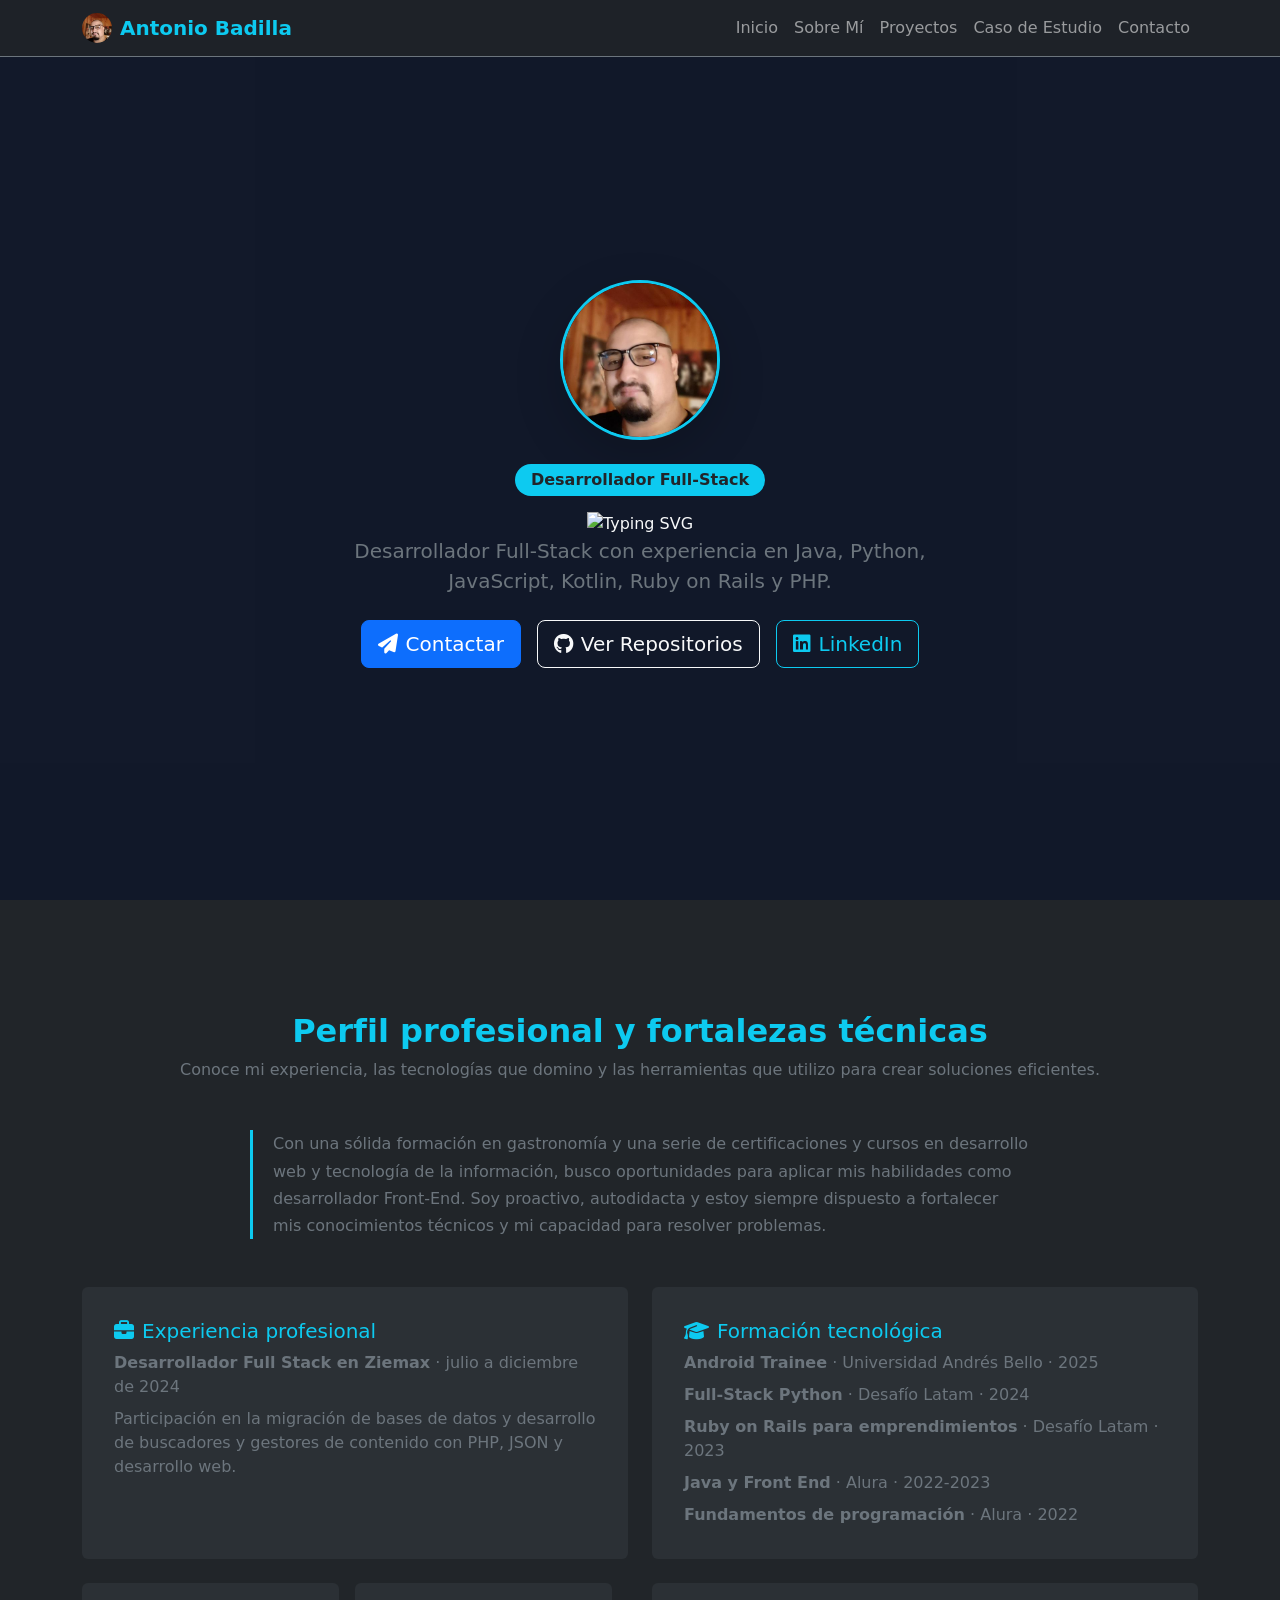
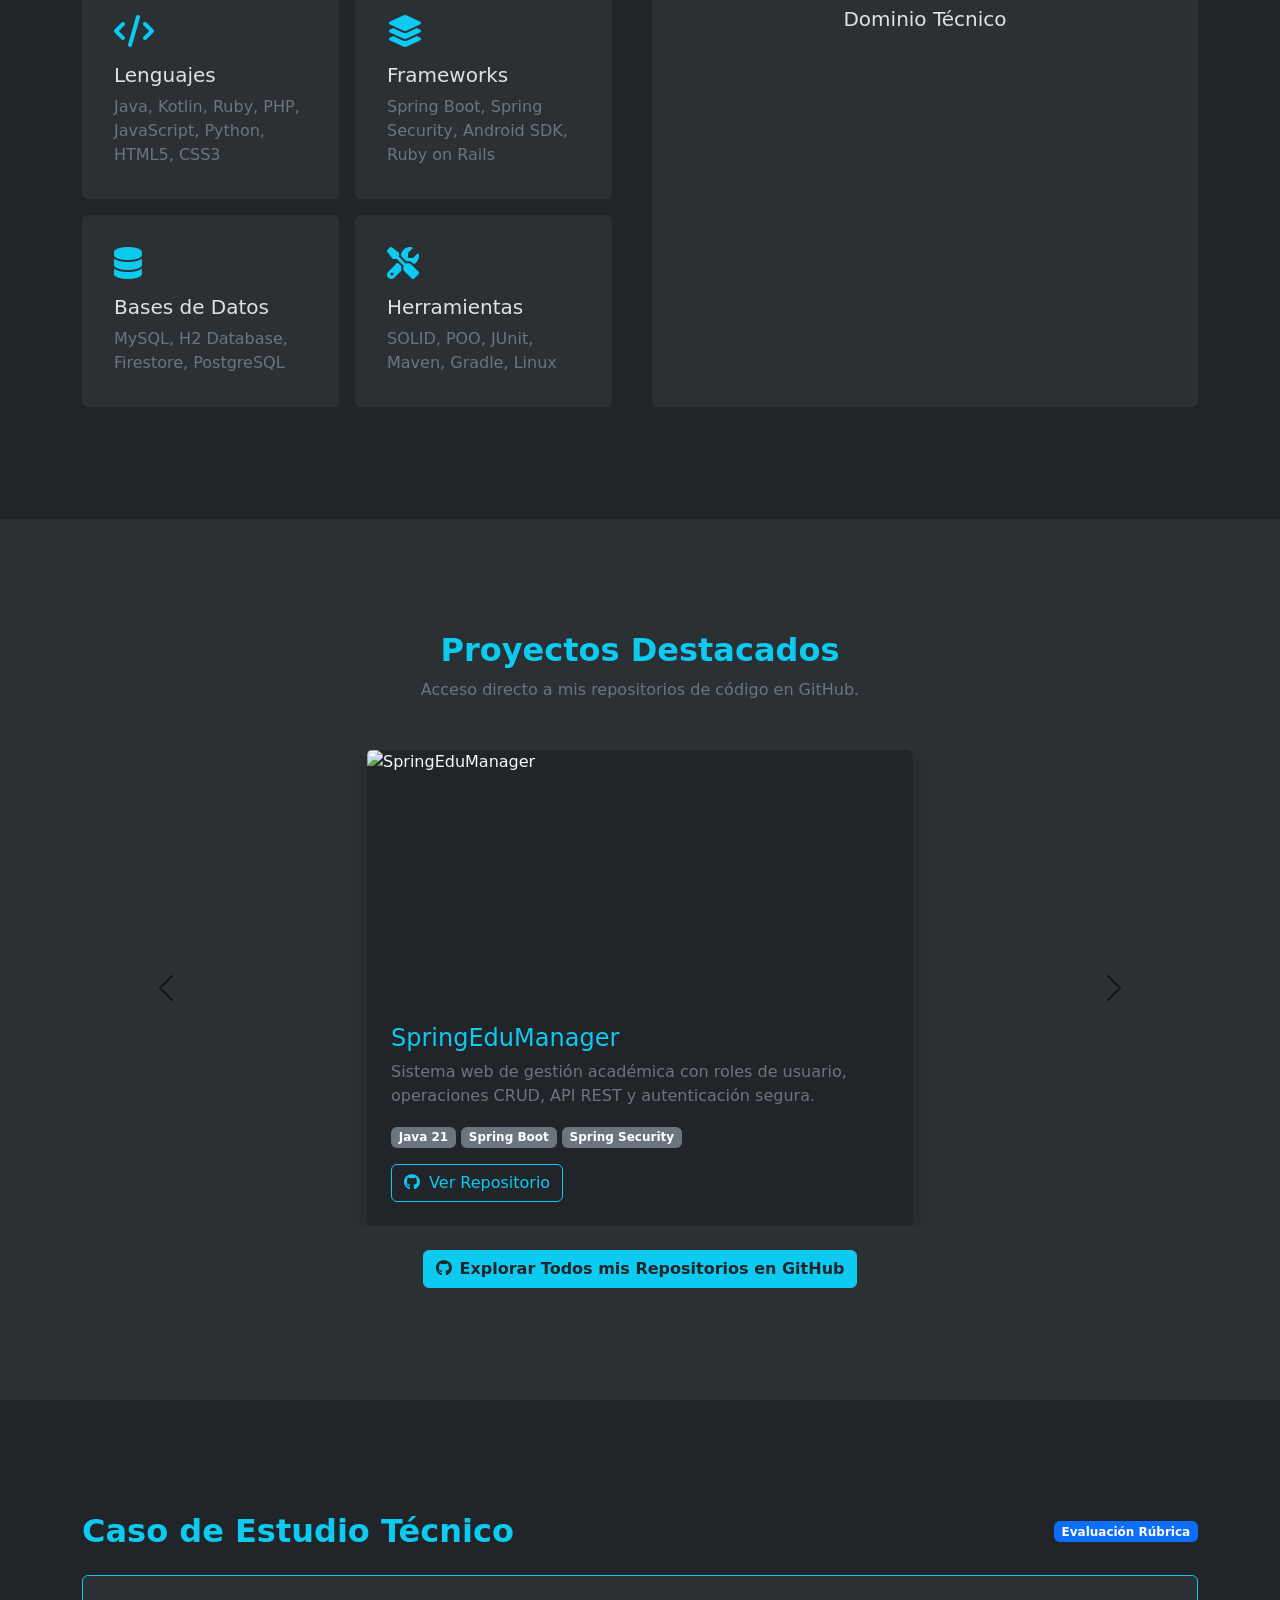
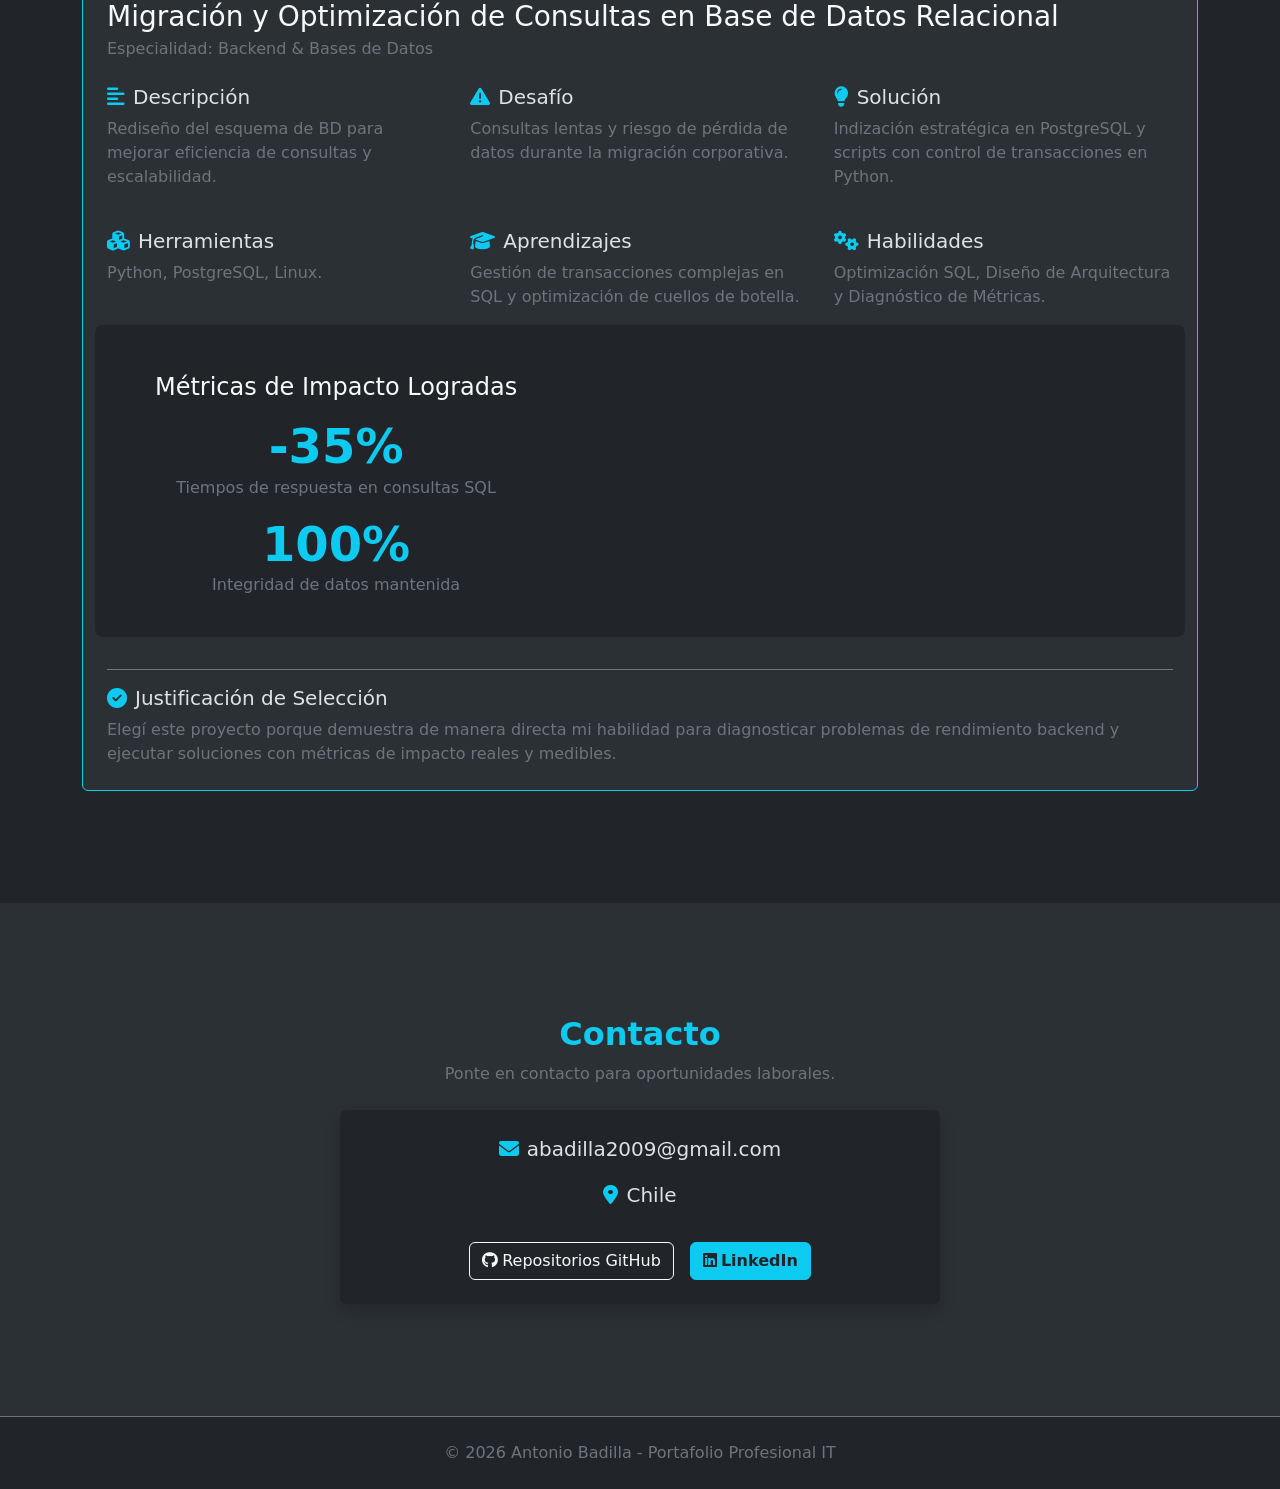
==== index.html @ 0c41fccf "feat: add initial portfolio website structure with Bootstrap and custom styles" ====
<!DOCTYPE html>
<html lang="es" data-bs-theme="dark">
<head>
    <meta charset="UTF-8">
    <meta name="viewport" content="width=device-width, initial-scale=1.0">
    <title>Antonio Badilla | Portafolio Full-Stack</title>
    
    <!-- Bootstrap 5.3 CSS -->
    <link href="https://cdn.jsdelivr.net/npm/bootstrap@5.3.3/dist/css/bootstrap.min.css" rel="stylesheet">
    
    <!-- FontAwesome para Iconos -->
    <link rel="stylesheet" href="https://cdnjs.cloudflare.com/ajax/libs/font-awesome/6.4.0/css/all.min.css">
    
    <!-- Chart.js para Gráficos -->
    <script src="https://cdn.jsdelivr.net/npm/chart.js"></script>
    
    <!-- Custom CSS -->
    <link rel="stylesheet" href="./assets/css/style.css">
</head>
<body class="bg-dark text-light">

    <!-- Navegación -->
    <nav class="navbar navbar-expand-lg navbar-dark bg-dark border-bottom border-secondary fixed-top backdrop-blur">
        <div class="container">
            <a class="navbar-brand text-info fw-bold d-flex align-items-center gap-2" href="#inicio">
                <img src="./assets/perfil.png" alt="Antonio Badilla" class="rounded-circle" width="30" height="30">
                Antonio Badilla
            </a>
            <button class="navbar-toggler" type="button" data-bs-toggle="collapse" data-bs-target="#navbarNav">
                <span class="navbar-toggler-icon"></span>
            </button>
            <div class="collapse navbar-collapse" id="navbarNav">
                <ul class="navbar-nav ms-auto">
                    <li class="nav-item"><a class="nav-link" href="#inicio">Inicio</a></li>
                    <li class="nav-item"><a class="nav-link" href="#sobre-mi">Sobre Mí</a></li>
                    <li class="nav-item"><a class="nav-link" href="#proyectos">Proyectos</a></li>
                    <li class="nav-item"><a class="nav-link" href="#caso-estudio">Caso de Estudio</a></li>
                    <li class="nav-item"><a class="nav-link" href="#contacto">Contacto</a></li>
                </ul>
            </div>
        </div>
    </nav>

    <!-- Hero Section con Foto de Perfil -->
    <header id="inicio" class="min-vh-100 d-flex align-items-center justify-content-center text-center position-relative hero-bg">
        <div class="hero-overlay"></div>
        <div class="container position-relative z-1 pt-5">
            <!-- Foto de Perfil -->
            <div class="mb-4">
                <img src="./assets/perfil.png" alt="Antonio Badilla" class="rounded-circle border border-3 border-info shadow-lg profile-img" width="160" height="160">
            </div>
            <span class="badge bg-info text-dark fs-6 mb-3 px-3 py-2 rounded-pill">Desarrollador Full-Stack</span>
            <br>
            <img src="https://readme-typing-svg.demolab.com?font=Fira+Code&size=25&pause=1000&color=34DC5F&width=387&height=40&lines=Hola%2C+soy+Antonio+Badilla" alt="Typing SVG" />
            <p class="lead text-secondary mx-auto max-w-600 mb-4">
                Desarrollador Full-Stack con experiencia en Java, Python, JavaScript, Kotlin, Ruby on Rails y PHP.
            </p>
            <div class="d-flex justify-content-center gap-3 flex-wrap">
                <a href="#contacto" class="btn btn-primary btn-lg"><i class="fas fa-paper-plane me-2"></i>Contactar</a>
                <a href="https://github.com/DarkYusu?tab=repositories" target="_blank" class="btn btn-outline-light btn-lg"><i class="fab fa-github me-2"></i>Ver Repositorios</a>
                <a href="https://www.linkedin.com/in/antonio-badilla/" target="_blank" class="btn btn-outline-info btn-lg"><i class="fab fa-linkedin me-2"></i>LinkedIn</a>
            </div>
        </div>
    </header>

    <!-- Perfil profesional y fortalezas técnicas -->
    <section id="sobre-mi" class="py-5">
        <div class="container py-4">
            <h2 class="text-center text-info fw-bold mb-2">Perfil profesional y fortalezas técnicas</h2>
            <p class="text-center text-secondary mb-5">Conoce mi experiencia, las tecnologías que domino y las herramientas que utilizo para crear soluciones eficientes.</p>

            <p class="profile-summary text-secondary mx-auto mb-5">
                Con una sólida formación en gastronomía y una serie de certificaciones y cursos en desarrollo web y tecnología de la información, busco oportunidades para aplicar mis habilidades como desarrollador Front-End. Soy proactivo, autodidacta y estoy siempre dispuesto a fortalecer mis conocimientos técnicos y mi capacidad para resolver problemas.
            </p>

            <div class="row g-4 mb-4">
                <div class="col-lg-6">
                    <div class="card bg-body-tertiary border-0 h-100 p-3">
                        <div class="card-body">
                            <h5 class="card-title text-info"><i class="fas fa-briefcase me-2"></i>Experiencia profesional</h5>
                            <p class="card-text text-secondary mb-2"><strong>Desarrollador Full Stack en Ziemax</strong> · julio a diciembre de 2024</p>
                            <p class="card-text text-secondary mb-0">Participación en la migración de bases de datos y desarrollo de buscadores y gestores de contenido con PHP, JSON y desarrollo web.</p>
                        </div>
                    </div>
                </div>
                <div class="col-lg-6">
                    <div class="card bg-body-tertiary border-0 h-100 p-3">
                        <div class="card-body">
                            <h5 class="card-title text-info"><i class="fas fa-graduation-cap me-2"></i>Formación tecnológica</h5>
                            <ul class="list-unstyled text-secondary mb-0">
                                <li class="mb-2"><strong>Android Trainee</strong> · Universidad Andrés Bello · 2025</li>
                                <li class="mb-2"><strong>Full-Stack Python</strong> · Desafío Latam · 2024</li>
                                <li class="mb-2"><strong>Ruby on Rails para emprendimientos</strong> · Desafío Latam · 2023</li>
                                <li class="mb-2"><strong>Java y Front End</strong> · Alura · 2022-2023</li>
                                <li><strong>Fundamentos de programación</strong> · Alura · 2022</li>
                            </ul>
                        </div>
                    </div>
                </div>
            </div>
            
            <div class="row g-4 align-items-stretch">
                <!-- Grid de Habilidades -->
                <div class="col-lg-6 d-flex">
                    <div class="row g-3 h-100 w-100">
                        <div class="col-sm-6">
                            <div class="card bg-body-tertiary border-0 h-100 p-3">
                                <div class="card-body">
                                    <i class="fas fa-code fa-2x text-info mb-3"></i>
                                    <h5 class="card-title">Lenguajes</h5>
                                    <p class="card-text text-secondary">Java, Kotlin, Ruby, PHP, JavaScript, Python, HTML5, CSS3</p>
                                </div>
                            </div>
                        </div>
                        <div class="col-sm-6">
                            <div class="card bg-body-tertiary border-0 h-100 p-3">
                                <div class="card-body">
                                    <i class="fas fa-layer-group fa-2x text-info mb-3"></i>
                                    <h5 class="card-title">Frameworks</h5>
                                    <p class="card-text text-secondary">Spring Boot, Spring Security, Android SDK, Ruby on Rails</p>
                                </div>
                            </div>
                        </div>
                        <div class="col-sm-6">
                            <div class="card bg-body-tertiary border-0 h-100 p-3">
                                <div class="card-body">
                                    <i class="fas fa-database fa-2x text-info mb-3"></i>
                                    <h5 class="card-title">Bases de Datos</h5>
                                    <p class="card-text text-secondary">MySQL, H2 Database, Firestore, PostgreSQL</p>
                                </div>
                            </div>
                        </div>
                        <div class="col-sm-6">
                            <div class="card bg-body-tertiary border-0 h-100 p-3">
                                <div class="card-body">
                                    <i class="fas fa-tools fa-2x text-info mb-3"></i>
                                    <h5 class="card-title">Herramientas</h5>
                                    <p class="card-text text-secondary">SOLID, POO, JUnit, Maven, Gradle, Linux</p>
                                </div>
                            </div>
                        </div>
                    </div>
                </div>
                <!-- Gráfico Chart.js -->
                <div class="col-lg-6 d-flex">
                    <div class="card bg-body-tertiary border-0 p-4 h-100 w-100 skills-chart-card">
                        <h5 class="text-center mb-3">Dominio Técnico</h5>
                        <canvas id="skillsChart"></canvas>
                    </div>
                </div>
            </div>
        </div>
    </section>

    <!-- Carrusel de Proyectos con Enlaces Directos a Repositorios -->
    <section id="proyectos" class="py-5 bg-body-tertiary">
        <div class="container py-4">
            <h2 class="text-center text-info fw-bold mb-2">Proyectos Destacados</h2>
            <p class="text-center text-secondary mb-5">Acceso directo a mis repositorios de código en GitHub.</p>

            <div id="carouselProyectos" class="carousel slide" data-bs-ride="carousel">
                <div class="carousel-inner">
                    
                    <!-- SpringEduManager -->
                    <div class="carousel-item active">
                        <div class="row justify-content-center">
                            <div class="col-md-8 col-lg-6">
                                <div class="card border-0 bg-dark text-light shadow">
                                    <img src="https://images.unsplash.com/photo-1516321318423-f06f85e504b3?q=80&w=800&auto=format&fit=crop" class="card-img-top object-fit-cover" height="250" alt="SpringEduManager">
                                    <div class="card-body p-4">
                                        <h4 class="card-title text-info">SpringEduManager</h4>
                                        <p class="card-text text-secondary">Sistema web de gestión académica con roles de usuario, operaciones CRUD, API REST y autenticación segura.</p>
                                        <div class="mb-3">
                                            <span class="badge bg-secondary">Java 21</span>
                                            <span class="badge bg-secondary">Spring Boot</span>
                                            <span class="badge bg-secondary">Spring Security</span>
                                        </div>
                                        <a href="https://github.com/DarkYusu/Proyecto-Modulo-6_Evaluacion" target="_blank" class="btn btn-outline-info"><i class="fab fa-github me-1"></i> Ver Repositorio</a>
                                    </div>
                                </div>
                            </div>
                        </div>
                    </div>

                    <!-- BibliotecaUNTEC -->
                    <div class="carousel-item">
                        <div class="row justify-content-center">
                            <div class="col-md-8 col-lg-6">
                                <div class="card border-0 bg-dark text-light shadow">
                                    <img src="https://images.unsplash.com/photo-1507842217343-583bb7270b66?q=80&w=800&auto=format&fit=crop" class="card-img-top object-fit-cover" height="250" alt="Biblioteca Digital UNTEC">
                                    <div class="card-body p-4">
                                        <h4 class="card-title text-info">Biblioteca Digital UNTEC</h4>
                                        <p class="card-text text-secondary">Aplicación web para administrar libros, consultar el catálogo y controlar el inventario mediante una arquitectura MVC.</p>
                                        <div class="mb-3">
                                            <span class="badge bg-secondary">Java EE</span>
                                            <span class="badge bg-secondary">JSP</span>
                                            <span class="badge bg-secondary">MySQL</span>
                                        </div>
                                        <a href="https://github.com/DarkYusu/BibliotecaUNTEC" target="_blank" class="btn btn-outline-info"><i class="fab fa-github me-1"></i> Ver Repositorio</a>
                                    </div>
                                </div>
                            </div>
                        </div>
                    </div>

                    <!-- SmartTask -->
                    <div class="carousel-item">
                        <div class="row justify-content-center">
                            <div class="col-md-8 col-lg-6">
                                <div class="card border-0 bg-dark text-light shadow">
                                    <img src="https://images.unsplash.com/photo-1484480974693-6ca0a78fb36b?q=80&w=800&auto=format&fit=crop" class="card-img-top object-fit-cover" height="250" alt="SmartTask">
                                    <div class="card-body p-4">
                                        <h4 class="card-title text-info">SmartTask</h4>
                                        <p class="card-text text-secondary">Gestor de tareas por consola para crear, listar, completar y eliminar tareas normales o urgentes.</p>
                                        <div class="mb-3">
                                            <span class="badge bg-secondary">Java</span>
                                            <span class="badge bg-secondary">Maven</span>
                                            <span class="badge bg-secondary">JUnit</span>
                                        </div>
                                        <a href="https://github.com/DarkYusu/cl.js.smarttask" target="_blank" class="btn btn-outline-info"><i class="fab fa-github me-1"></i> Ver Repositorio</a>
                                    </div>
                                </div>
                            </div>
                        </div>
                    </div>

                    <!-- AplicacionRocola -->
                    <div class="carousel-item">
                        <div class="row justify-content-center">
                            <div class="col-md-8 col-lg-6">
                                <div class="card border-0 bg-dark text-light shadow">
                                    <img src="https://images.unsplash.com/photo-1516280440614-37939bbacd81?q=80&w=800&auto=format&fit=crop" class="card-img-top object-fit-cover" height="250" alt="Aplicación Rocola">
                                    <div class="card-body p-4">
                                        <h4 class="card-title text-info">Aplicación Rocola</h4>
                                        <p class="card-text text-secondary">App Android para restaurantes con recomendaciones musicales, playlist compartida y menú administrable desde Firebase.</p>
                                        <div class="mb-3">
                                            <span class="badge bg-secondary">Kotlin</span>
                                            <span class="badge bg-secondary">Android</span>
                                            <span class="badge bg-secondary">Firebase</span>
                                        </div>
                                        <a href="https://github.com/DarkYusu/AplicacionRocola_ProjectoFinal" target="_blank" class="btn btn-outline-info"><i class="fab fa-github me-1"></i> Ver Repositorio</a>
                                    </div>
                                </div>
                            </div>
                        </div>
                    </div>

                    <!-- Alke Wallet -->
                    <div class="carousel-item">
                        <div class="row justify-content-center">
                            <div class="col-md-8 col-lg-6">
                                <div class="card border-0 bg-dark text-light shadow">
                                    <img src="https://images.unsplash.com/photo-1556742049-0cfed4f6a45d?q=80&w=800&auto=format&fit=crop" class="card-img-top object-fit-cover" height="250" alt="Alke Wallet">
                                    <div class="card-body p-4">
                                        <h4 class="card-title text-info">Alke Wallet</h4>
                                        <p class="card-text text-secondary">Billetera digital responsive para gestionar saldo, depósitos, contactos e historial de movimientos en pesos chilenos.</p>
                                        <div class="mb-3">
                                            <span class="badge bg-secondary">HTML5</span>
                                            <span class="badge bg-secondary">CSS3</span>
                                            <span class="badge bg-secondary">JavaScript</span>
                                        </div>
                                        <a href="https://github.com/DarkYusu/Alke-Wallet" target="_blank" class="btn btn-outline-info"><i class="fab fa-github me-1"></i> Ver Repositorio</a>
                                    </div>
                                </div>
                            </div>
                        </div>
                    </div>

                </div>
                <!-- Botones del Carrusel -->
                <button class="carousel-control-prev" type="button" data-bs-target="#carouselProyectos" data-bs-slide="prev">
                    <span class="carousel-control-prev-icon"></span>
                </button>
                <button class="carousel-control-next" type="button" data-bs-target="#carouselProyectos" data-bs-slide="next">
                    <span class="carousel-control-next-icon"></span>
                </button>
            </div>
            
            <!-- Acceso global a repositorios -->
            <div class="text-center mt-4">
                <a href="https://github.com/DarkYusu?tab=repositories" target="_blank" class="btn btn-info text-dark fw-bold">
                    <i class="fab fa-github me-2"></i>Explorar Todos mis Repositorios en GitHub
                </a>
            </div>
        </div>
    </section>

    <!-- Caso de Estudio Rúbrica -->
    <section id="caso-estudio" class="py-5">
        <div class="container py-4">
            <div class="d-flex justify-content-between align-items-center mb-4">
                <h2 class="text-info fw-bold mb-0">Caso de Estudio Técnico</h2>
                <span class="badge bg-primary">Evaluación Rúbrica</span>
            </div>
            
            <div class="card bg-body-tertiary border-info p-4">
                <h3 class="card-title text-light mb-1">Migración y Optimización de Consultas en Base de Datos Relacional</h3>
                <p class="text-secondary mb-4">Especialidad: Backend & Bases de Datos</p>

                <div class="row g-4 mb-4">
                    <div class="col-md-6 col-lg-4">
                        <h5><i class="fas fa-align-left text-info me-2"></i>Descripción</h5>
                        <p class="text-secondary">Rediseño del esquema de BD para mejorar eficiencia de consultas y escalabilidad.</p>
                    </div>
                    <div class="col-md-6 col-lg-4">
                        <h5><i class="fas fa-exclamation-triangle text-info me-2"></i>Desafío</h5>
                        <p class="text-secondary">Consultas lentas y riesgo de pérdida de datos durante la migración corporativa.</p>
                    </div>
                    <div class="col-md-6 col-lg-4">
                        <h5><i class="fas fa-lightbulb text-info me-2"></i>Solución</h5>
                        <p class="text-secondary">Indización estratégica en PostgreSQL y scripts con control de transacciones en Python.</p>
                    </div>
                    <div class="col-md-6 col-lg-4">
                        <h5><i class="fas fa-cubes text-info me-2"></i>Herramientas</h5>
                        <p class="text-secondary">Python, PostgreSQL, Linux.</p>
                    </div>
                    <div class="col-md-6 col-lg-4">
                        <h5><i class="fas fa-graduation-cap text-info me-2"></i>Aprendizajes</h5>
                        <p class="text-secondary">Gestión de transacciones complejas en SQL y optimización de cuellos de botella.</p>
                    </div>
                    <div class="col-md-6 col-lg-4">
                        <h5><i class="fas fa-cogs text-info me-2"></i>Habilidades</h5>
                        <p class="text-secondary">Optimización SQL, Diseño de Arquitectura y Diagnóstico de Métricas.</p>
                    </div>
                </div>

                <!-- Métricas y Gráfico -->
                <div class="row align-items-center bg-dark p-4 rounded-3 g-4 mb-3">
                    <div class="col-md-5 text-center">
                        <h4 class="text-light mb-3">Métricas de Impacto Logradas</h4>
                        <div class="display-5 fw-bold text-info">-35%</div>
                        <p class="text-secondary">Tiempos de respuesta en consultas SQL</p>
                        <div class="display-5 fw-bold text-info">100%</div>
                        <p class="text-secondary">Integridad de datos mantenida</p>
                    </div>
                    <div class="col-md-7">
                        <canvas id="impactChart"></canvas>
                    </div>
                </div>

                <div class="border-top border-secondary pt-3 mt-3">
                    <h5><i class="fas fa-check-circle text-info me-2"></i>Justificación de Selección</h5>
                    <p class="text-secondary mb-0">Elegí este proyecto porque demuestra de manera directa mi habilidad para diagnosticar problemas de rendimiento backend y ejecutar soluciones con métricas de impacto reales y medibles.</p>
                </div>
            </div>
        </div>
    </section>

    <!-- Contacto -->
    <section id="contacto" class="py-5 bg-body-tertiary">
        <div class="container py-4 text-center">
            <h2 class="text-info fw-bold mb-2">Contacto</h2>
            <p class="text-secondary mb-4">Ponte en contacto para oportunidades laborales.</p>
            <div class="card bg-dark border-0 max-w-600 mx-auto p-4 shadow">
                <p class="fs-5"><i class="fas fa-envelope text-info me-2"></i>abadilla2009@gmail.com</p>
                <p class="fs-5"><i class="fas fa-map-marker-alt text-info me-2"></i>Chile</p>
                <div class="d-flex justify-content-center gap-3 mt-3">
                    <a href="https://github.com/DarkYusu?tab=repositories" target="_blank" class="btn btn-outline-light"><i class="fab fa-github me-1"></i>Repositorios GitHub</a>
                    <a href="https://www.linkedin.com/in/antonio-badilla/" target="_blank" class="btn btn-info text-dark fw-bold"><i class="fab fa-linkedin me-1"></i>LinkedIn</a>
                </div>
            </div>
        </div>
    </section>

    <footer class="py-4 text-center text-secondary border-top border-secondary">
        <p class="mb-0">&copy; 2026 Antonio Badilla - Portafolio Profesional IT</p>
    </footer>

    <!-- Bootstrap 5.3 Bundle JS -->
    <script src="https://cdn.jsdelivr.net/npm/bootstrap@5.3.3/dist/js/bootstrap.bundle.min.js"></script>
    
    <!-- Script de Gráficos -->
    <script src="./assets/js/script.js"></script>
</body>
</html>
---- assets/css/style.css ----
.backdrop-blur {
    backdrop-filter: blur(10px);
    background-color: rgba(33, 37, 41, 0.85) !important;
}

.hero-bg {
    background: url('https://images.unsplash.com/photo-1517694712202-14dd9538aa97?q=80&w=1600&auto=format&fit=crop') center/cover no-repeat;
}

.hero-overlay {
    position: absolute;
    top: 0; left: 0; width: 100%; height: 100%;
    background: rgba(15, 23, 42, 0.85);
}

.max-w-600 {
    max-width: 600px;
}

.profile-summary {
    max-width: 780px;
    border-left: 3px solid #0dcaf0;
    padding-left: 1.25rem;
    line-height: 1.7;
}

html {
    scroll-padding-top: 76px;
}

section {
    scroll-margin-top: 76px;
}

section > .container {
    padding-top: clamp(2rem, 5vw, 4rem) !important;
    padding-bottom: clamp(2rem, 5vw, 4rem) !important;
}

@media (max-width: 575.98px) {
    section > .container {
        padding-left: 1.25rem;
        padding-right: 1.25rem;
    }

    .profile-summary {
        padding-left: 1rem;
    }
}
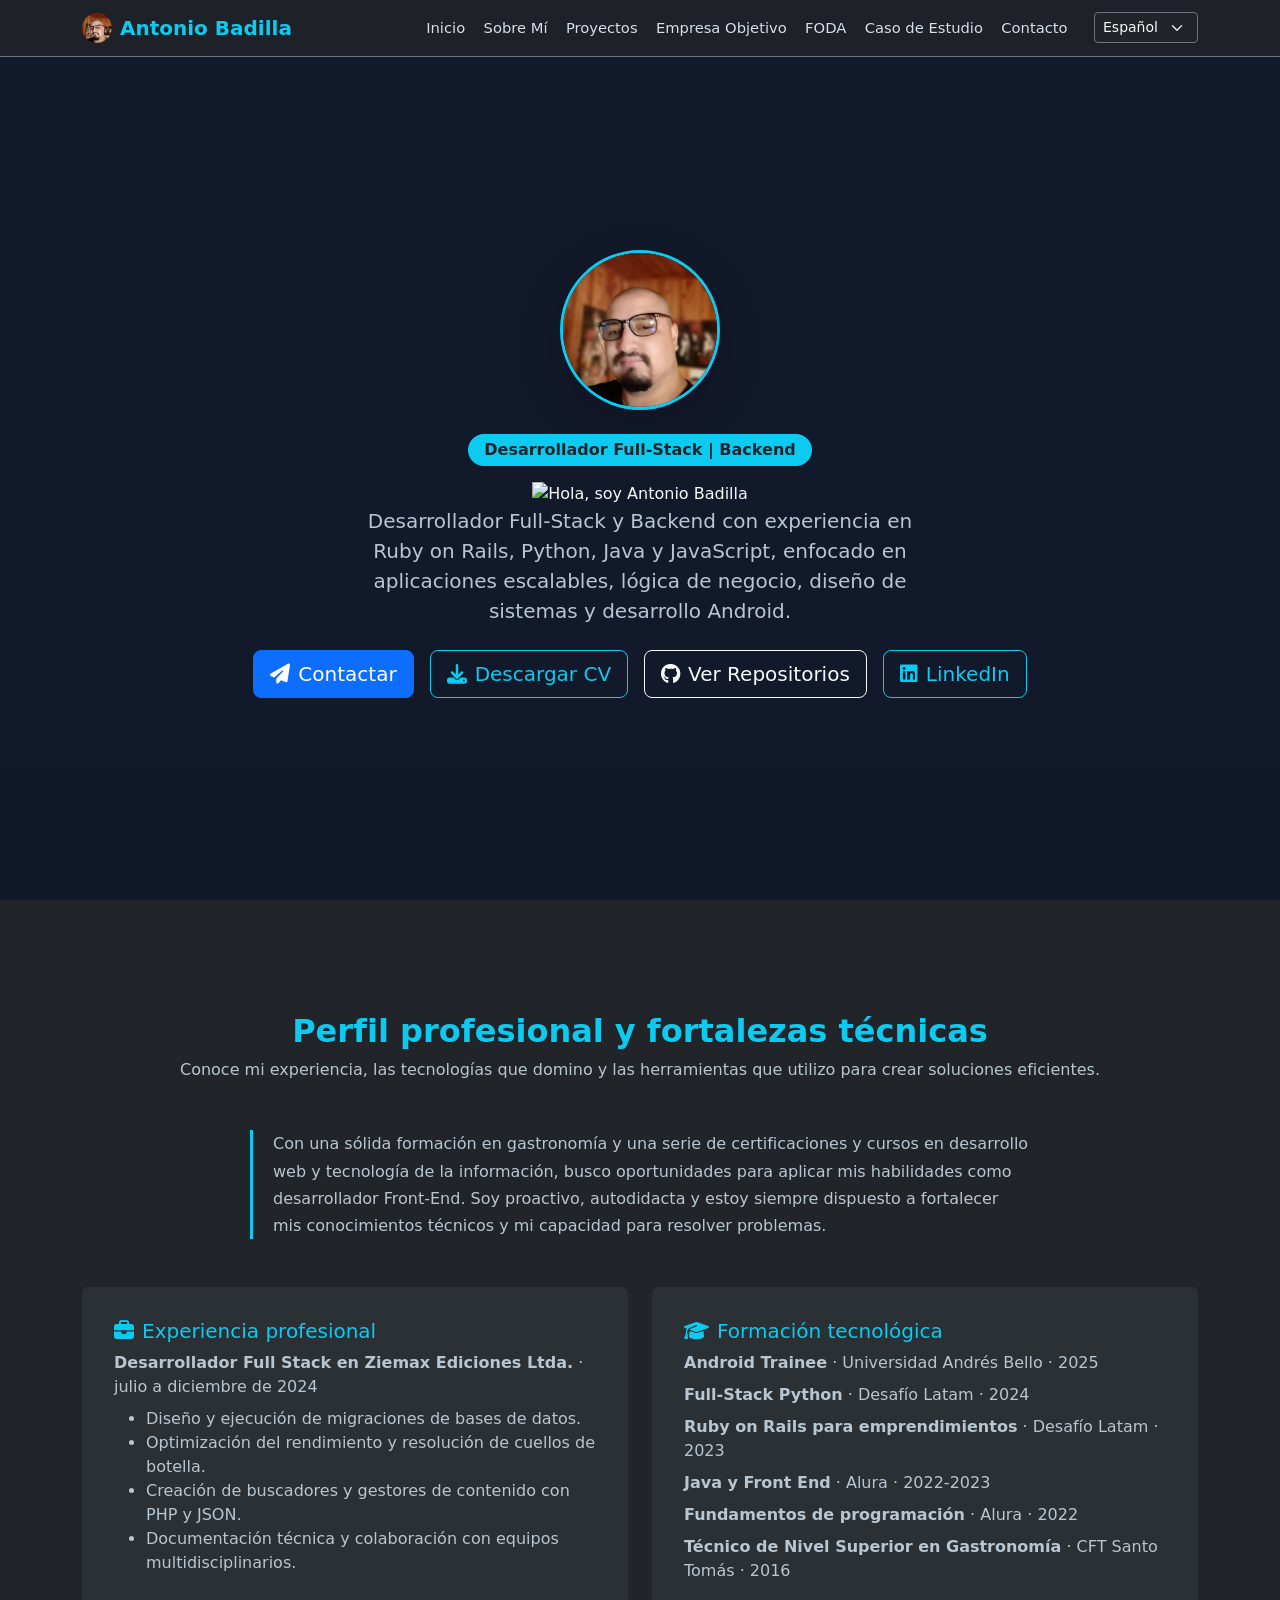
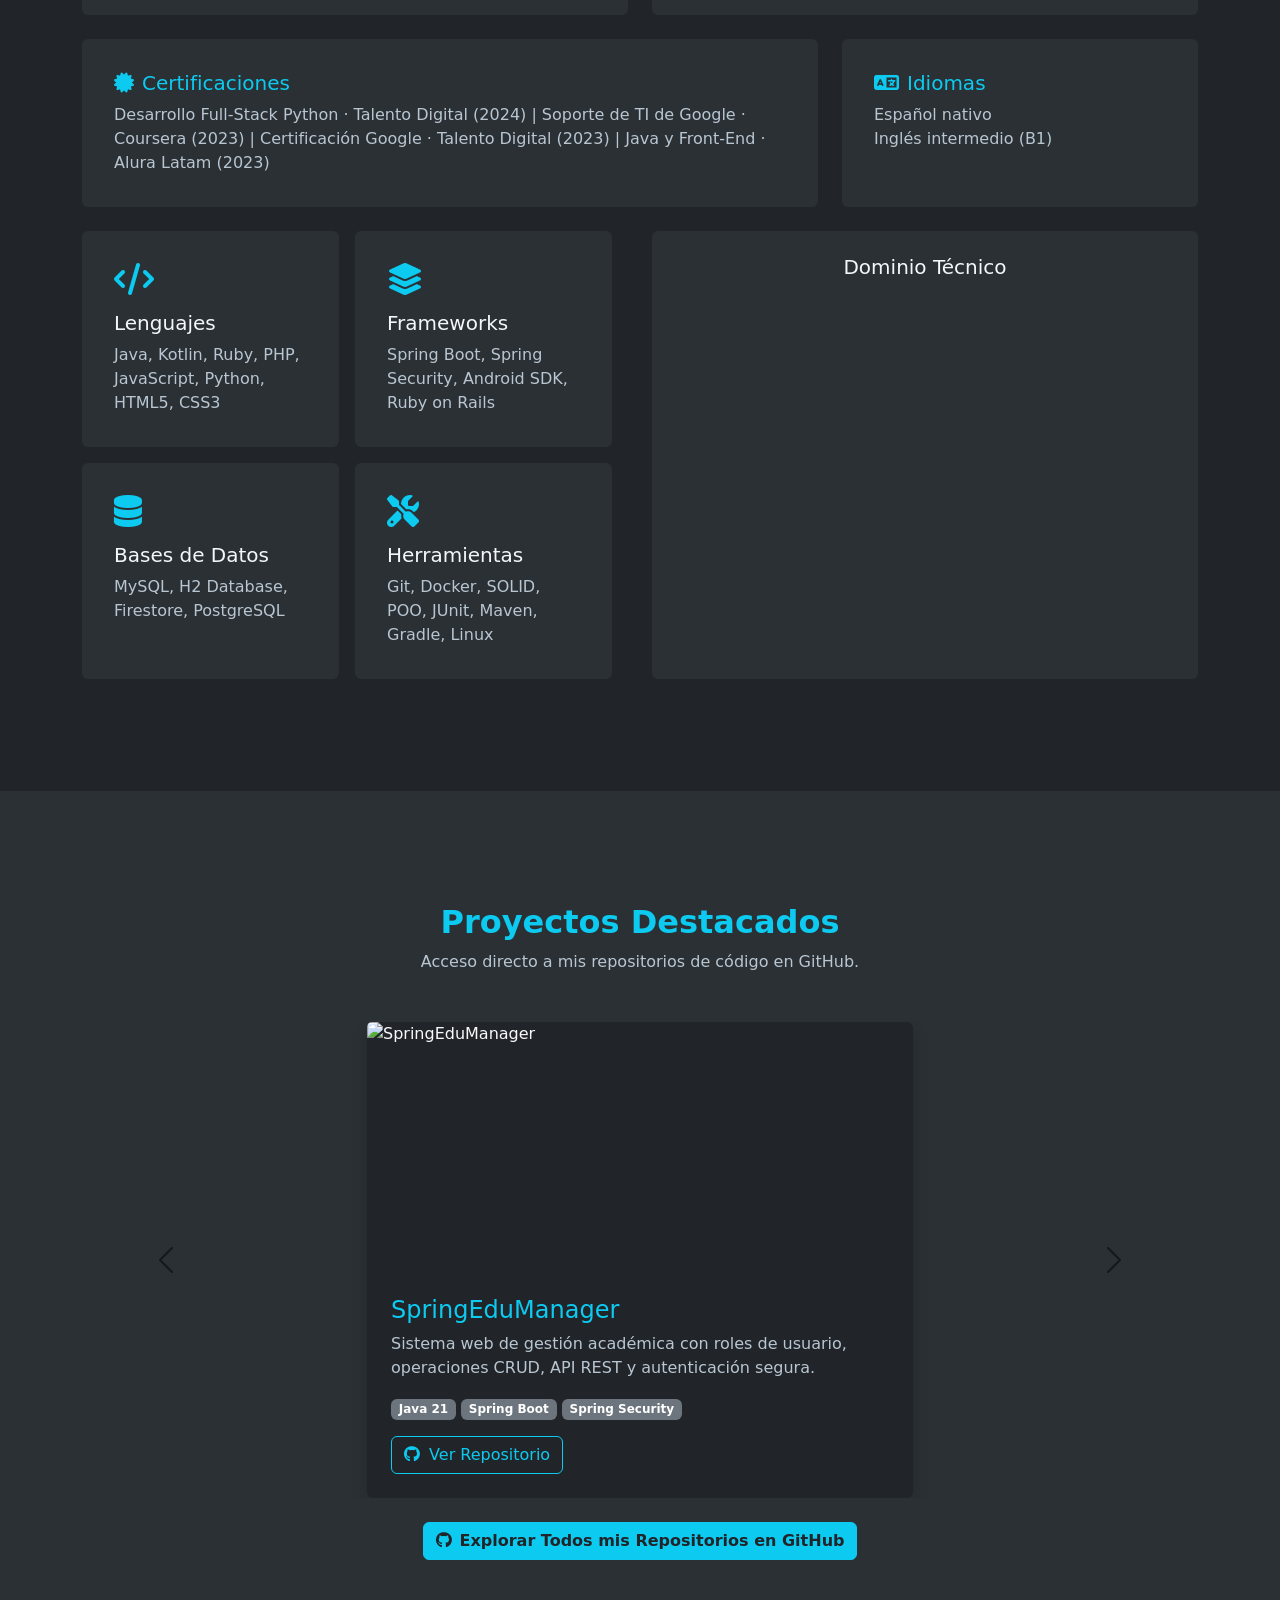
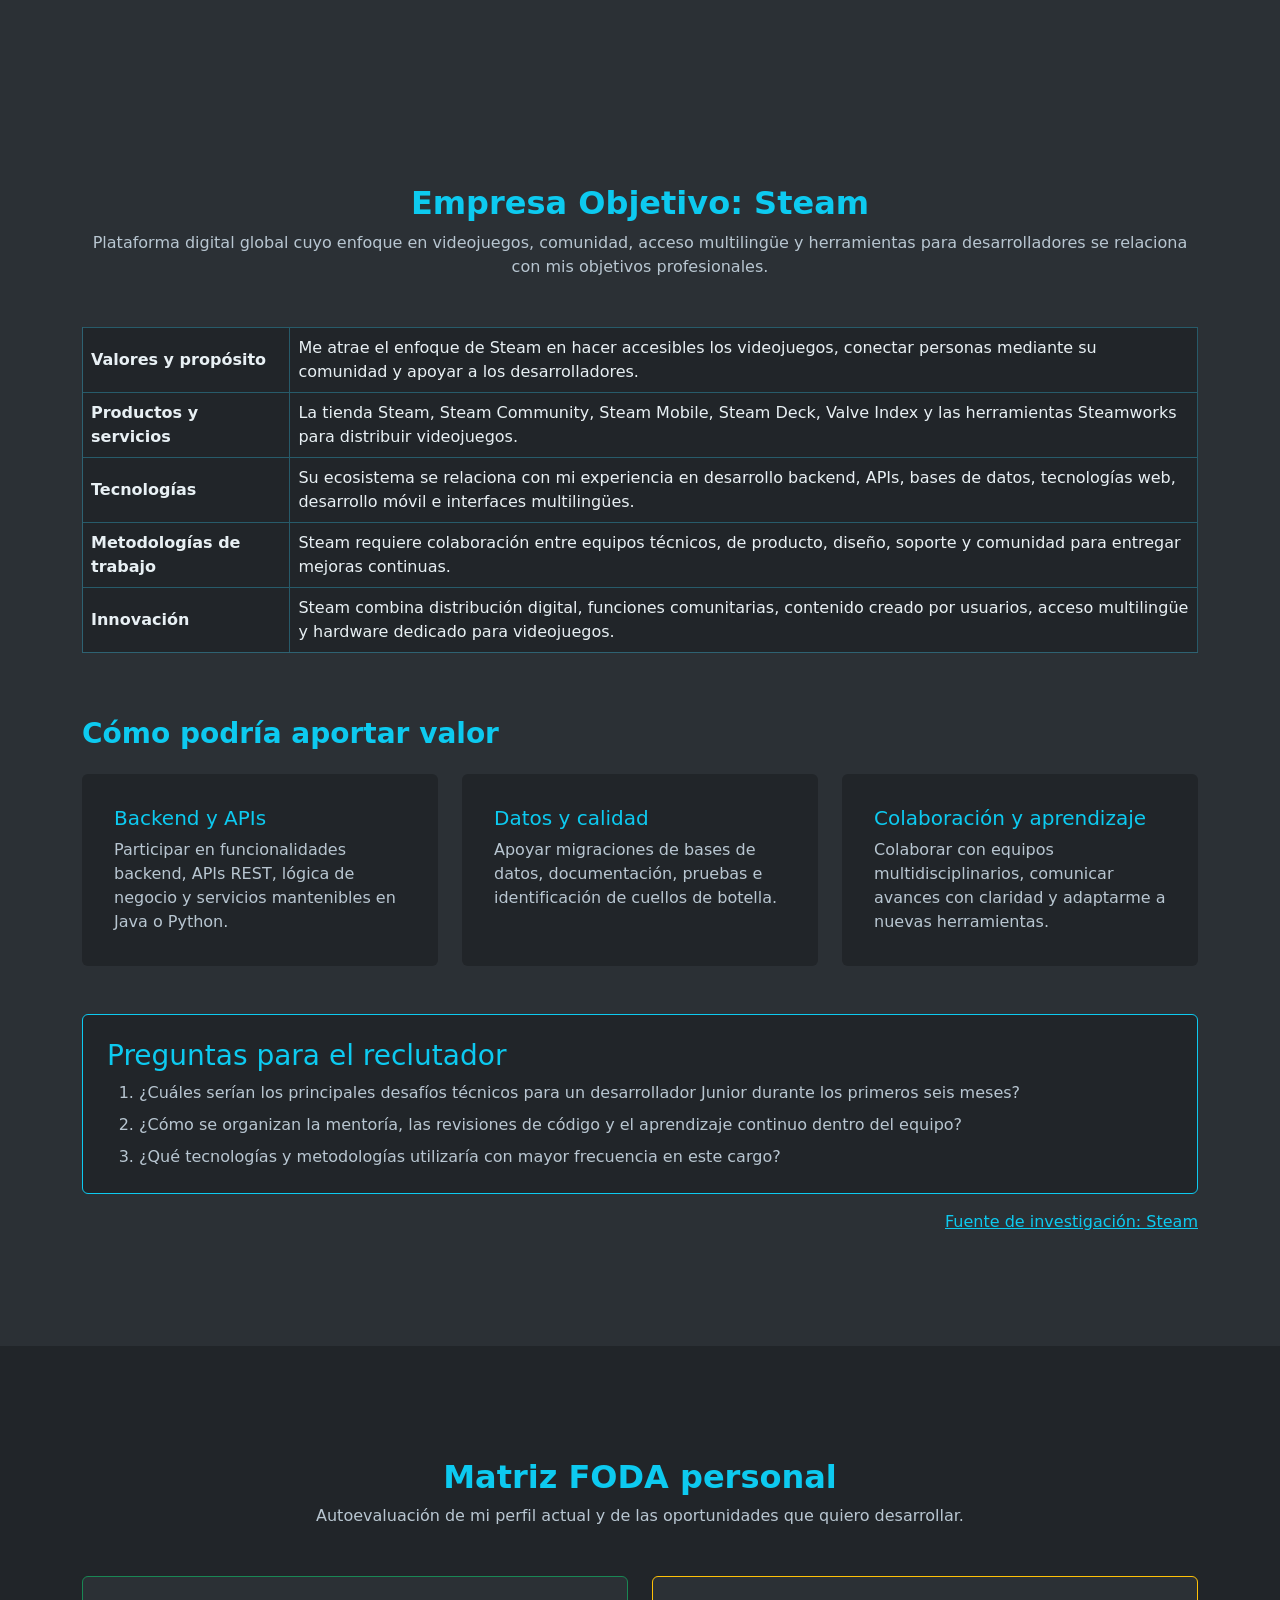
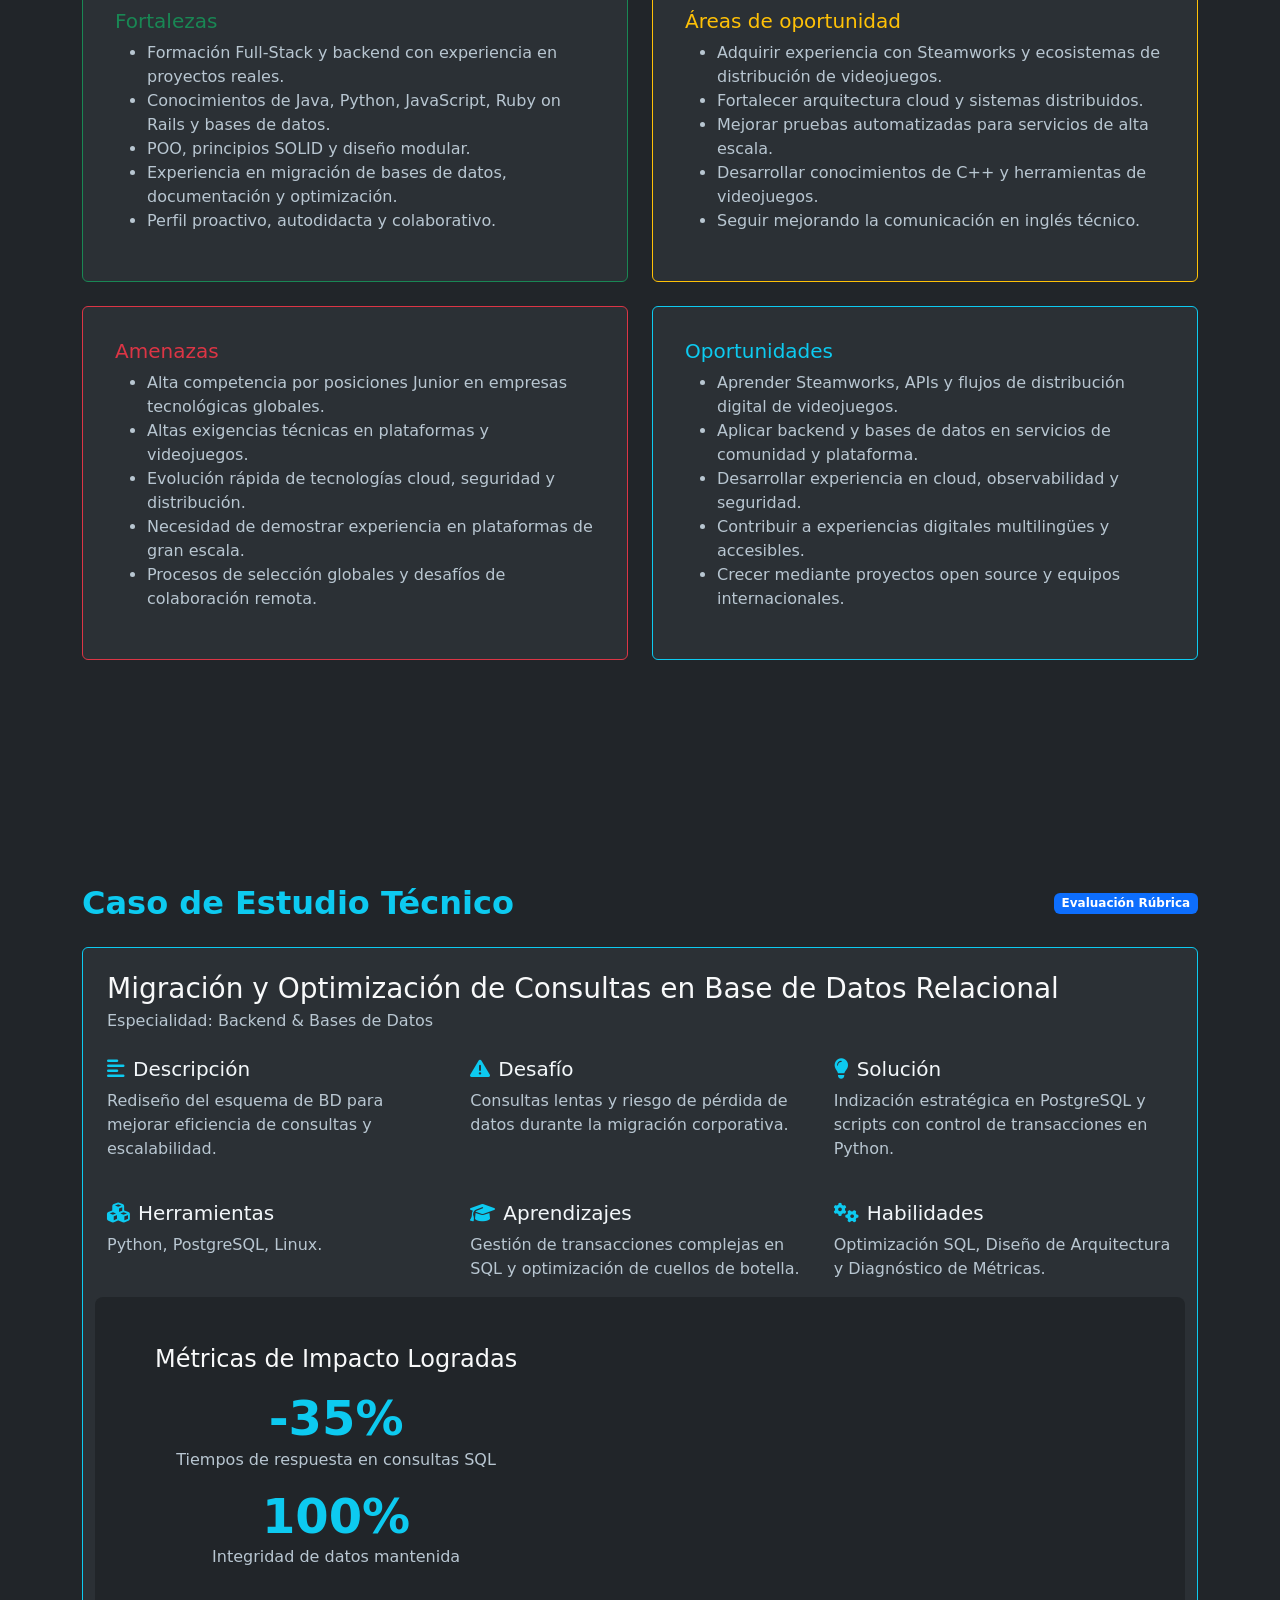
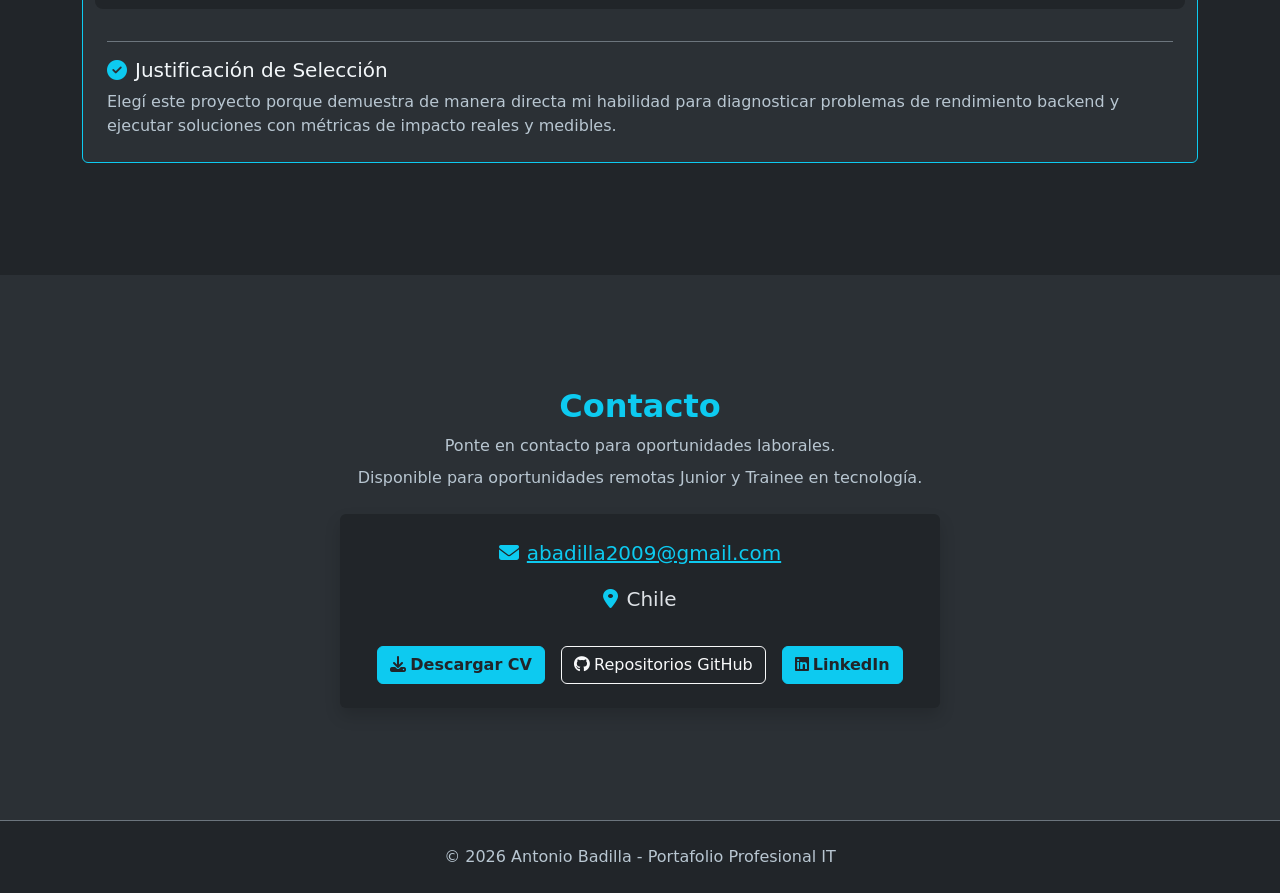
==== commit 15d80505: "Add English and Spanish versions of Antonio Badilla's CV in HTML format" ====
--- a/index.html
+++ b/index.html
@@ -34,8 +34,16 @@
                     <li class="nav-item"><a class="nav-link" href="#inicio">Inicio</a></li>
                     <li class="nav-item"><a class="nav-link" href="#sobre-mi">Sobre Mí</a></li>
                     <li class="nav-item"><a class="nav-link" href="#proyectos">Proyectos</a></li>
+                    <li class="nav-item"><a class="nav-link" href="#empresa-objetivo">Empresa Objetivo</a></li>
+                    <li class="nav-item"><a class="nav-link" href="#foda">FODA</a></li>
                     <li class="nav-item"><a class="nav-link" href="#caso-estudio">Caso de Estudio</a></li>
                     <li class="nav-item"><a class="nav-link" href="#contacto">Contacto</a></li>
+                    <li class="nav-item ms-lg-3 d-flex align-items-center">
+                        <select id="languageSelector" class="form-select form-select-sm bg-dark text-light border-secondary" aria-label="Seleccionar idioma">
+                            <option value="es">Español</option>
+                            <option value="en">English</option>
+                        </select>
+                    </li>
                 </ul>
             </div>
         </div>
@@ -49,14 +57,15 @@
             <div class="mb-4">
                 <img src="./assets/perfil.png" alt="Antonio Badilla" class="rounded-circle border border-3 border-info shadow-lg profile-img" width="160" height="160">
             </div>
-            <span class="badge bg-info text-dark fs-6 mb-3 px-3 py-2 rounded-pill">Desarrollador Full-Stack</span>
+            <span class="badge bg-info text-dark fs-6 mb-3 px-3 py-2 rounded-pill">Desarrollador Full-Stack | Backend</span>
             <br>
-            <img src="https://readme-typing-svg.demolab.com?font=Fira+Code&size=25&pause=1000&color=34DC5F&width=387&height=40&lines=Hola%2C+soy+Antonio+Badilla" alt="Typing SVG" />
+            <img id="typingGreeting" src="https://readme-typing-svg.demolab.com?font=Fira+Code&size=25&pause=1000&color=34DC5F&width=387&height=40&lines=Hola%2C+soy+Antonio+Badilla" alt="Hola, soy Antonio Badilla" />
             <p class="lead text-secondary mx-auto max-w-600 mb-4">
-                Desarrollador Full-Stack con experiencia en Java, Python, JavaScript, Kotlin, Ruby on Rails y PHP.
+                Desarrollador Full-Stack y Backend con experiencia en Ruby on Rails, Python, Java y JavaScript, enfocado en aplicaciones escalables, lógica de negocio, diseño de sistemas y desarrollo Android.
             </p>
             <div class="d-flex justify-content-center gap-3 flex-wrap">
                 <a href="#contacto" class="btn btn-primary btn-lg"><i class="fas fa-paper-plane me-2"></i>Contactar</a>
+                <a id="downloadCvHero" href="./assets/CV-Antonio-Badilla.pdf" download="CV-Antonio-Badilla.pdf" class="btn btn-outline-info btn-lg"><i class="fas fa-download me-2"></i>Descargar CV</a>
                 <a href="https://github.com/DarkYusu?tab=repositories" target="_blank" class="btn btn-outline-light btn-lg"><i class="fab fa-github me-2"></i>Ver Repositorios</a>
                 <a href="https://www.linkedin.com/in/antonio-badilla/" target="_blank" class="btn btn-outline-info btn-lg"><i class="fab fa-linkedin me-2"></i>LinkedIn</a>
             </div>
@@ -78,8 +87,13 @@
                     <div class="card bg-body-tertiary border-0 h-100 p-3">
                         <div class="card-body">
                             <h5 class="card-title text-info"><i class="fas fa-briefcase me-2"></i>Experiencia profesional</h5>
-                            <p class="card-text text-secondary mb-2"><strong>Desarrollador Full Stack en Ziemax</strong> · julio a diciembre de 2024</p>
-                            <p class="card-text text-secondary mb-0">Participación en la migración de bases de datos y desarrollo de buscadores y gestores de contenido con PHP, JSON y desarrollo web.</p>
+                            <p class="card-text text-secondary mb-2"><strong>Desarrollador Full Stack en Ziemax Ediciones Ltda.</strong> · julio a diciembre de 2024</p>
+                            <ul class="text-secondary mb-0">
+                                <li>Diseño y ejecución de migraciones de bases de datos.</li>
+                                <li>Optimización del rendimiento y resolución de cuellos de botella.</li>
+                                <li>Creación de buscadores y gestores de contenido con PHP y JSON.</li>
+                                <li>Documentación técnica y colaboración con equipos multidisciplinarios.</li>
+                            </ul>
                         </div>
                     </div>
                 </div>
@@ -92,8 +106,28 @@
                                 <li class="mb-2"><strong>Full-Stack Python</strong> · Desafío Latam · 2024</li>
                                 <li class="mb-2"><strong>Ruby on Rails para emprendimientos</strong> · Desafío Latam · 2023</li>
                                 <li class="mb-2"><strong>Java y Front End</strong> · Alura · 2022-2023</li>
-                                <li><strong>Fundamentos de programación</strong> · Alura · 2022</li>
+                                <li class="mb-2"><strong>Fundamentos de programación</strong> · Alura · 2022</li>
+                                <li><strong>Técnico de Nivel Superior en Gastronomía</strong> · CFT Santo Tomás · 2016</li>
                             </ul>
+                        </div>
+                    </div>
+                </div>
+            </div>
+
+            <div class="row g-4 mb-4">
+                <div class="col-lg-8">
+                    <div class="card bg-body-tertiary border-0 h-100 p-3">
+                        <div class="card-body">
+                            <h5 class="card-title text-info"><i class="fas fa-certificate me-2"></i>Certificaciones</h5>
+                            <p class="card-text text-secondary mb-0">Desarrollo Full-Stack Python · Talento Digital (2024) | Soporte de TI de Google · Coursera (2023) | Certificación Google · Talento Digital (2023) | Java y Front-End · Alura Latam (2023)</p>
+                        </div>
+                    </div>
+                </div>
+                <div class="col-lg-4">
+                    <div class="card bg-body-tertiary border-0 h-100 p-3">
+                        <div class="card-body">
+                            <h5 class="card-title text-info"><i class="fas fa-language me-2"></i>Idiomas</h5>
+                            <p class="card-text text-secondary mb-0">Español nativo<br>Inglés intermedio (B1)</p>
                         </div>
                     </div>
                 </div>
@@ -135,7 +169,7 @@
                                 <div class="card-body">
                                     <i class="fas fa-tools fa-2x text-info mb-3"></i>
                                     <h5 class="card-title">Herramientas</h5>
-                                    <p class="card-text text-secondary">SOLID, POO, JUnit, Maven, Gradle, Linux</p>
+                                    <p class="card-text text-secondary">Git, Docker, SOLID, POO, JUnit, Maven, Gradle, Linux</p>
                                 </div>
                             </div>
                         </div>
@@ -260,6 +294,48 @@
                                             <span class="badge bg-secondary">JavaScript</span>
                                         </div>
                                         <a href="https://github.com/DarkYusu/Alke-Wallet" target="_blank" class="btn btn-outline-info"><i class="fab fa-github me-1"></i> Ver Repositorio</a>
+                                    </div>
+                                </div>
+                            </div>
+                        </div>
+                    </div>
+
+                    <!-- Sistema de Gestión Empresarial -->
+                    <div class="carousel-item">
+                        <div class="row justify-content-center">
+                            <div class="col-md-8 col-lg-6">
+                                <div class="card border-0 bg-dark text-light shadow">
+                                    <img src="https://images.unsplash.com/photo-1556761175-b413da4baf72?q=80&w=800&auto=format&fit=crop" class="card-img-top object-fit-cover" height="250" alt="Sistema de Gestión Empresarial">
+                                    <div class="card-body p-4">
+                                        <h4 class="card-title text-info">Sistema de Gestión Empresarial</h4>
+                                        <p class="card-text text-secondary">Sistema desarrollado en Java para gestionar procesos organizacionales con arquitectura modular y lógica de negocio mantenible.</p>
+                                        <div class="mb-3">
+                                            <span class="badge bg-secondary">Java</span>
+                                            <span class="badge bg-secondary">POO</span>
+                                            <span class="badge bg-secondary">Arquitectura modular</span>
+                                        </div>
+                                        <a href="https://github.com/DarkYusu/AE4_-_ABPRO1_-_Antonio_Badilla" target="_blank" class="btn btn-outline-info"><i class="fab fa-github me-1"></i> Ver Repositorio</a>
+                                    </div>
+                                </div>
+                            </div>
+                        </div>
+                    </div>
+
+                    <!-- Sistema de Prevención de Riesgos -->
+                    <div class="carousel-item">
+                        <div class="row justify-content-center">
+                            <div class="col-md-8 col-lg-6">
+                                <div class="card border-0 bg-dark text-light shadow">
+                                    <img src="https://images.unsplash.com/photo-1450101499163-c8848c66ca85?q=80&w=800&auto=format&fit=crop" class="card-img-top object-fit-cover" height="250" alt="Sistema de Prevención de Riesgos">
+                                    <div class="card-body p-4">
+                                        <h4 class="card-title text-info">Sistema de Prevención de Riesgos</h4>
+                                        <p class="card-text text-secondary">Aplicación Java para gestionar prevención de riesgos mediante encapsulación, herencia y componentes escalables.</p>
+                                        <div class="mb-3">
+                                            <span class="badge bg-secondary">Java</span>
+                                            <span class="badge bg-secondary">POO</span>
+                                            <span class="badge bg-secondary">Diseño modular</span>
+                                        </div>
+                                        <a href="https://github.com/DarkYusu/PrevencionRiesgosEmpresa" target="_blank" class="btn btn-outline-info"><i class="fab fa-github me-1"></i> Ver Repositorio</a>
                                     </div>
                                 </div>
                             </div>
@@ -281,6 +357,57 @@
                 <a href="https://github.com/DarkYusu?tab=repositories" target="_blank" class="btn btn-info text-dark fw-bold">
                     <i class="fab fa-github me-2"></i>Explorar Todos mis Repositorios en GitHub
                 </a>
+            </div>
+        </div>
+    </section>
+
+    <!-- Investigación de empresa y propuesta de valor -->
+    <section id="empresa-objetivo" class="py-5 bg-body-tertiary">
+        <div class="container py-4">
+            <h2 class="text-center text-info fw-bold mb-2" data-en="Target Company: Steam">Empresa Objetivo: Steam</h2>
+            <p class="text-center text-secondary mb-5" data-en="A global digital platform whose focus on games, community, multilingual access, and developer tools matches my professional goals.">Plataforma digital global cuyo enfoque en videojuegos, comunidad, acceso multilingüe y herramientas para desarrolladores se relaciona con mis objetivos profesionales.</p>
+
+            <div class="table-responsive mb-5">
+                <table class="table table-dark table-bordered align-middle">
+                    <tbody>
+                        <tr><th scope="row" data-en="Values and purpose">Valores y propósito</th><td data-en="I am attracted by Steam's focus on making games accessible, connecting people through community, and supporting developers.">Me atrae el enfoque de Steam en hacer accesibles los videojuegos, conectar personas mediante su comunidad y apoyar a los desarrolladores.</td></tr>
+                        <tr><th scope="row" data-en="Products and services">Productos y servicios</th><td data-en="The Steam Store, Steam Community, Steam Mobile, Steam Deck, Valve Index, and Steamworks tools for game distribution.">La tienda Steam, Steam Community, Steam Mobile, Steam Deck, Valve Index y las herramientas Steamworks para distribuir videojuegos.</td></tr>
+                        <tr><th scope="row" data-en="Technologies">Tecnologías</th><td data-en="Its ecosystem connects with my experience in backend development, APIs, databases, web technologies, mobile development, and multilingual interfaces.">Su ecosistema se relaciona con mi experiencia en desarrollo backend, APIs, bases de datos, tecnologías web, desarrollo móvil e interfaces multilingües.</td></tr>
+                        <tr><th scope="row" data-en="Work methodologies">Metodologías de trabajo</th><td data-en="Steam promotes collaboration between technical, product, design, support, and community-focused teams to deliver continuous improvements.">Steam requiere colaboración entre equipos técnicos, de producto, diseño, soporte y comunidad para entregar mejoras continuas.</td></tr>
+                        <tr><th scope="row" data-en="Innovation">Innovación</th><td data-en="Steam combines digital distribution, community features, user-generated content, multilingual access, and dedicated gaming hardware.">Steam combina distribución digital, funciones comunitarias, contenido creado por usuarios, acceso multilingüe y hardware dedicado para videojuegos.</td></tr>
+                    </tbody>
+                </table>
+            </div>
+
+            <h3 class="text-info fw-bold mb-4" data-en="How I could add value">Cómo podría aportar valor</h3>
+            <div class="row g-4 mb-5">
+                <div class="col-md-4"><div class="card bg-dark text-light border-0 h-100 p-3"><div class="card-body"><h5 class="text-info" data-en="Backend and APIs">Backend y APIs</h5><p class="text-secondary mb-0" data-en="Contribute to backend features, REST APIs, business logic, and maintainable Java or Python services.">Participar en funcionalidades backend, APIs REST, lógica de negocio y servicios mantenibles en Java o Python.</p></div></div></div>
+                <div class="col-md-4"><div class="card bg-dark text-light border-0 h-100 p-3"><div class="card-body"><h5 class="text-info" data-en="Data and quality">Datos y calidad</h5><p class="text-secondary mb-0" data-en="Support database migrations, documentation, testing, and the identification of performance bottlenecks.">Apoyar migraciones de bases de datos, documentación, pruebas e identificación de cuellos de botella.</p></div></div></div>
+                <div class="col-md-4"><div class="card bg-dark text-light border-0 h-100 p-3"><div class="card-body"><h5 class="text-info" data-en="Collaboration and learning">Colaboración y aprendizaje</h5><p class="text-secondary mb-0" data-en="Collaborate with multidisciplinary teams, communicate progress clearly, and adapt quickly to new tools.">Colaborar con equipos multidisciplinarios, comunicar avances con claridad y adaptarme a nuevas herramientas.</p></div></div></div>
+            </div>
+
+            <div class="card bg-dark text-light border-info p-4">
+                <h3 class="text-info" data-en="Questions for the recruiter">Preguntas para el reclutador</h3>
+                <ol class="text-secondary mb-0">
+                    <li class="mb-2" data-en="What would be the main technical challenges for a Junior Developer during the first six months?">¿Cuáles serían los principales desafíos técnicos para un desarrollador Junior durante los primeros seis meses?</li>
+                    <li class="mb-2" data-en="How are mentoring, code reviews, and continuous learning organized within the team?">¿Cómo se organizan la mentoría, las revisiones de código y el aprendizaje continuo dentro del equipo?</li>
+                    <li data-en="Which technologies and methodologies would I use most frequently in this position?">¿Qué tecnologías y metodologías utilizaría con mayor frecuencia en este cargo?</li>
+                </ol>
+            </div>
+            <p class="text-end mt-3 mb-0"><a href="https://store.steampowered.com/about/" target="_blank" class="link-info" data-en="Research source: Steam">Fuente de investigación: Steam</a></p>
+        </div>
+    </section>
+
+    <!-- Matriz FODA opcional -->
+    <section id="foda" class="py-5">
+        <div class="container py-4">
+            <h2 class="text-center text-info fw-bold mb-2" data-en="Personal SWOT Analysis">Matriz FODA personal</h2>
+            <p class="text-center text-secondary mb-5" data-en="A self-assessment of my current profile and the opportunities I want to pursue.">Autoevaluación de mi perfil actual y de las oportunidades que quiero desarrollar.</p>
+            <div class="row g-4">
+                <div class="col-md-6"><div class="card bg-body-tertiary border-success h-100 p-3"><div class="card-body"><h5 class="text-success" data-en="Strengths">Fortalezas</h5><ul class="text-secondary"><li data-en="Full-stack and backend training with real project experience.">Formación Full-Stack y backend con experiencia en proyectos reales.</li><li data-en="Java, Python, JavaScript, Ruby on Rails, and database knowledge.">Conocimientos de Java, Python, JavaScript, Ruby on Rails y bases de datos.</li><li data-en="Object-oriented programming, SOLID principles, and modular design.">POO, principios SOLID y diseño modular.</li><li data-en="Database migration, documentation, and performance optimization experience.">Experiencia en migración de bases de datos, documentación y optimización.</li><li data-en="Proactive, self-taught, and collaborative profile.">Perfil proactivo, autodidacta y colaborativo.</li></ul></div></div></div>
+                <div class="col-md-6"><div class="card bg-body-tertiary border-warning h-100 p-3"><div class="card-body"><h5 class="text-warning" data-en="Areas for improvement">Áreas de oportunidad</h5><ul class="text-secondary"><li data-en="Gain experience with Steamworks and game distribution ecosystems.">Adquirir experiencia con Steamworks y ecosistemas de distribución de videojuegos.</li><li data-en="Strengthen cloud architecture and distributed systems knowledge.">Fortalecer arquitectura cloud y sistemas distribuidos.</li><li data-en="Improve automated testing for high-scale services.">Mejorar pruebas automatizadas para servicios de alta escala.</li><li data-en="Develop deeper knowledge of C++ and game development tools.">Desarrollar conocimientos de C++ y herramientas de videojuegos.</li><li data-en="Continue improving technical English communication.">Seguir mejorando la comunicación en inglés técnico.</li></ul></div></div></div>
+                <div class="col-md-6"><div class="card bg-body-tertiary border-danger h-100 p-3"><div class="card-body"><h5 class="text-danger" data-en="Threats">Amenazas</h5><ul class="text-secondary"><li data-en="High competition for Junior positions in global technology companies.">Alta competencia por posiciones Junior en empresas tecnológicas globales.</li><li data-en="High technical expectations in gaming and platform engineering.">Altas exigencias técnicas en plataformas y videojuegos.</li><li data-en="Rapid evolution of cloud, security, and distribution technologies.">Evolución rápida de tecnologías cloud, seguridad y distribución.</li><li data-en="Need to demonstrate experience with massive-scale platforms.">Necesidad de demostrar experiencia en plataformas de gran escala.</li><li data-en="Global recruitment processes and remote collaboration challenges.">Procesos de selección globales y desafíos de colaboración remota.</li></ul></div></div></div>
+                <div class="col-md-6"><div class="card bg-body-tertiary border-info h-100 p-3"><div class="card-body"><h5 class="text-info" data-en="Opportunities">Oportunidades</h5><ul class="text-secondary"><li data-en="Learn Steamworks, APIs, and digital game distribution workflows.">Aprender Steamworks, APIs y flujos de distribución digital de videojuegos.</li><li data-en="Apply backend and database skills to community and platform services.">Aplicar backend y bases de datos en servicios de comunidad y plataforma.</li><li data-en="Build cloud, observability, and security experience.">Desarrollar experiencia en cloud, observabilidad y seguridad.</li><li data-en="Contribute to multilingual and accessible digital experiences.">Contribuir a experiencias digitales multilingües y accesibles.</li><li data-en="Grow through open-source projects and international teams.">Crecer mediante proyectos open source y equipos internacionales.</li></ul></div></div></div>
             </div>
         </div>
     </section>
@@ -350,11 +477,13 @@
     <section id="contacto" class="py-5 bg-body-tertiary">
         <div class="container py-4 text-center">
             <h2 class="text-info fw-bold mb-2">Contacto</h2>
-            <p class="text-secondary mb-4">Ponte en contacto para oportunidades laborales.</p>
+            <p class="text-secondary mb-2">Ponte en contacto para oportunidades laborales.</p>
+            <p class="text-secondary mb-4" data-en="Available for remote Junior and Trainee opportunities in technology.">Disponible para oportunidades remotas Junior y Trainee en tecnología.</p>
             <div class="card bg-dark border-0 max-w-600 mx-auto p-4 shadow">
-                <p class="fs-5"><i class="fas fa-envelope text-info me-2"></i>abadilla2009@gmail.com</p>
+                <p class="fs-5"><i class="fas fa-envelope text-info me-2"></i><a href="mailto:abadilla2009@gmail.com" class="link-info">abadilla2009@gmail.com</a></p>
                 <p class="fs-5"><i class="fas fa-map-marker-alt text-info me-2"></i>Chile</p>
-                <div class="d-flex justify-content-center gap-3 mt-3">
+                <div class="d-flex justify-content-center gap-3 mt-3 flex-wrap">
+                    <a id="downloadCvContact" href="./assets/CV-Antonio-Badilla.pdf" download="CV-Antonio-Badilla.pdf" class="btn btn-info text-dark fw-bold"><i class="fas fa-download me-1"></i>Descargar CV</a>
                     <a href="https://github.com/DarkYusu?tab=repositories" target="_blank" class="btn btn-outline-light"><i class="fab fa-github me-1"></i>Repositorios GitHub</a>
                     <a href="https://www.linkedin.com/in/antonio-badilla/" target="_blank" class="btn btn-info text-dark fw-bold"><i class="fab fa-linkedin me-1"></i>LinkedIn</a>
                 </div>
--- a/assets/css/style.css
+++ b/assets/css/style.css
@@ -1,6 +1,49 @@
 .backdrop-blur {
     backdrop-filter: blur(10px);
     background-color: rgba(33, 37, 41, 0.85) !important;
+}
+
+body {
+    color: #edf3f7 !important;
+}
+
+.text-secondary {
+    color: #b8c6d1 !important;
+}
+
+.navbar .nav-link {
+    color: #d5e0e7;
+}
+
+.navbar .nav-link:hover,
+.navbar .nav-link:focus {
+    color: #35d6ff;
+}
+
+.card-title,
+.card h5,
+.card h4 {
+    color: #f3f7fa;
+}
+
+.table-dark {
+    --bs-table-color: #e8f0f4;
+    --bs-table-border-color: rgba(53, 214, 255, .3);
+}
+
+.navbar-nav {
+    align-items: center;
+    gap: .15rem;
+}
+
+.navbar .nav-link {
+    white-space: nowrap;
+    font-size: .92rem;
+}
+
+#languageSelector {
+    min-width: 104px;
+    cursor: pointer;
 }
 
 .hero-bg {
@@ -11,6 +54,43 @@
     position: absolute;
     top: 0; left: 0; width: 100%; height: 100%;
     background: rgba(15, 23, 42, 0.85);
+}
+
+@keyframes fade-up {
+    from {
+        opacity: 0;
+        transform: translateY(18px);
+    }
+    to {
+        opacity: 1;
+        transform: translateY(0);
+    }
+}
+
+.hero-bg .container {
+    animation: fade-up .8s ease-out both;
+}
+
+section > .container {
+    animation: fade-up .7s ease-out both;
+}
+
+.card {
+    transition: transform .25s ease, box-shadow .25s ease;
+}
+
+.card:hover {
+    transform: translateY(-4px);
+    box-shadow: 0 .75rem 1.5rem rgba(0, 0, 0, .2) !important;
+}
+
+.btn {
+    transition: transform .2s ease, box-shadow .2s ease;
+}
+
+.btn:hover {
+    transform: translateY(-2px);
+    box-shadow: 0 .35rem .8rem rgba(13, 202, 240, .2);
 }
 
 .max-w-600 {
@@ -38,6 +118,21 @@
 }
 
 @media (max-width: 575.98px) {
+    .navbar-nav {
+        align-items: stretch;
+        gap: .25rem;
+        padding-top: .75rem;
+    }
+
+    .navbar .nav-link {
+        padding-left: .25rem;
+    }
+
+    #languageSelector {
+        width: 100%;
+        margin-top: .5rem;
+    }
+
     section > .container {
         padding-left: 1.25rem;
         padding-right: 1.25rem;
@@ -46,4 +141,15 @@
     .profile-summary {
         padding-left: 1rem;
     }
+}
+
+@media (prefers-reduced-motion: reduce) {
+    *,
+    *::before,
+    *::after {
+        animation-duration: .01ms !important;
+        animation-iteration-count: 1 !important;
+        scroll-behavior: auto !important;
+        transition-duration: .01ms !important;
+    }
 }
